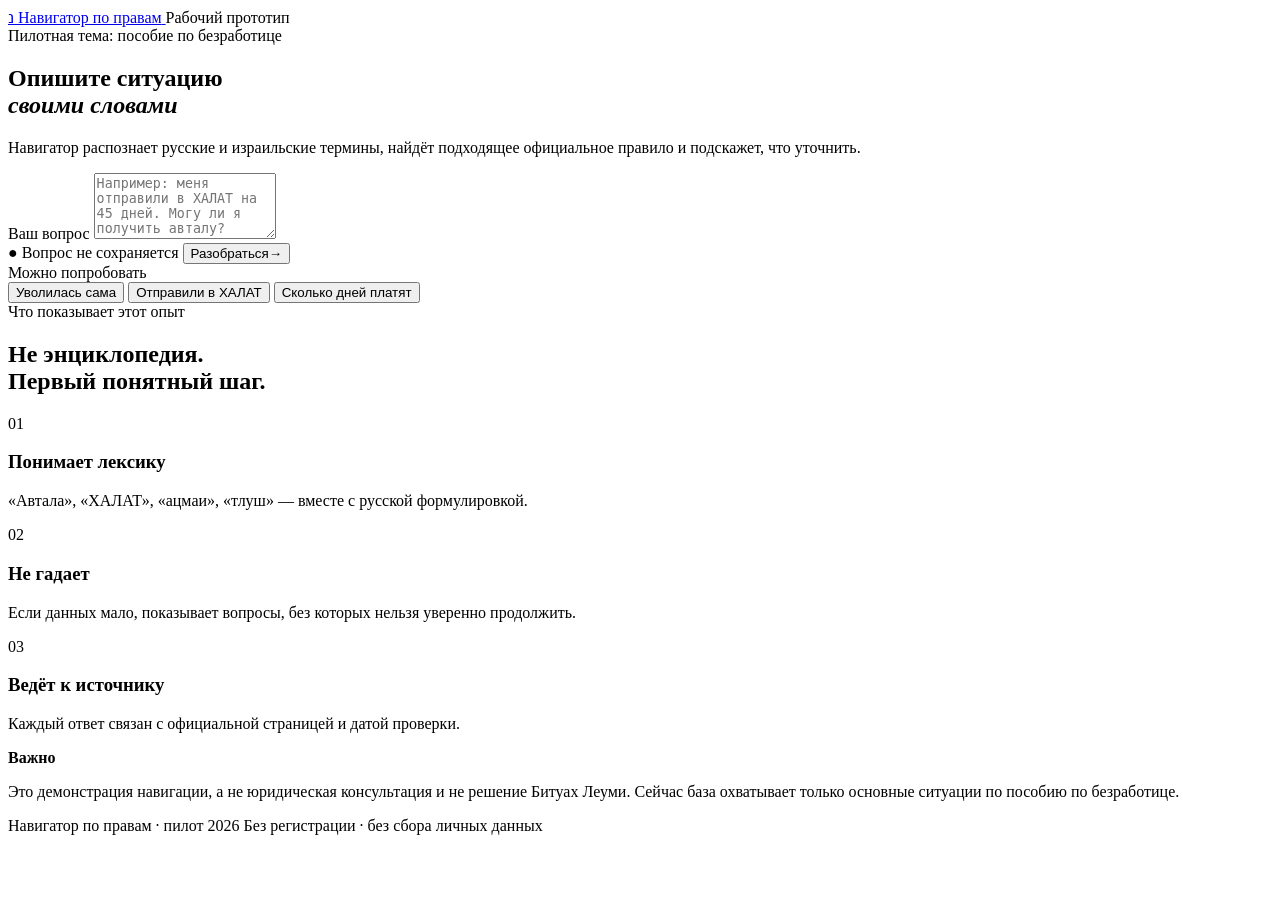
==== index.html @ 20777ffb "Add prototype interface" ====
<!doctype html>
<html lang="ru">
<head>
  <meta charset="utf-8">
  <meta name="viewport" content="width=device-width,initial-scale=1">
  <meta name="description" content="Демонстрационный навигатор по социальным правам русскоязычных жителей Израиля">
  <title>Навигатор по правам — пилот</title>
  <link rel="preconnect" href="https://fonts.googleapis.com">
  <link rel="preconnect" href="https://fonts.gstatic.com" crossorigin>
  <link href="https://fonts.googleapis.com/css2?family=Manrope:wght@400;500;600;700;800&display=swap" rel="stylesheet">
  <link rel="stylesheet" href="styles.css">
</head>
<body>
  <header class="topbar">
    <a class="brand" href="#" aria-label="Навигатор по правам">
      <span class="brand-mark" aria-hidden="true">נ</span>
      <span>Навигатор по правам</span>
    </a>
    <span class="pilot-label">Рабочий прототип</span>
  </header>

  <main>
    <section class="hero">
      <div class="eyebrow"><span></span> Пилотная тема: пособие по безработице</div>
      <h1>Опишите ситуацию<br><em>своими словами</em></h1>
      <p class="lead">Навигатор распознает русские и израильские термины, найдёт подходящее официальное правило и подскажет, что уточнить.</p>

      <form id="search-form" class="search-box">
        <label for="question">Ваш вопрос</label>
        <textarea id="question" rows="4" maxlength="800" placeholder="Например: меня отправили в ХАЛАТ на 45 дней. Могу ли я получить авталу?" required></textarea>
        <div class="search-footer">
          <span class="privacy"><span aria-hidden="true">●</span> Вопрос не сохраняется</span>
          <button id="submit-button" type="submit">
            <span>Разобраться</span><span aria-hidden="true">→</span>
          </button>
        </div>
      </form>

      <div class="examples" aria-labelledby="examples-title">
        <div id="examples-title" class="examples-title">Можно попробовать</div>
        <div id="example-list" class="chips">
          <button type="button" data-question="Я уволилась сама. Придётся ждать 90 дней?">Уволилась сама</button>
          <button type="button" data-question="Работодатель отправил меня в ХАЛАТ на 45 дней">Отправили в ХАЛАТ</button>
          <button type="button" data-question="Мне 46 лет. Сколько дней могут платить?">Сколько дней платят</button>
        </div>
      </div>
    </section>

    <section id="result" class="result" hidden aria-live="polite"></section>

    <section class="how-it-works">
      <div>
        <div class="section-kicker">Что показывает этот опыт</div>
        <h2>Не энциклопедия.<br>Первый понятный шаг.</h2>
      </div>
      <div class="feature-grid">
        <article><span>01</span><h3>Понимает лексику</h3><p>«Автала», «ХАЛАТ», «ацмаи», «тлуш» — вместе с русской формулировкой.</p></article>
        <article><span>02</span><h3>Не гадает</h3><p>Если данных мало, показывает вопросы, без которых нельзя уверенно продолжить.</p></article>
        <article><span>03</span><h3>Ведёт к источнику</h3><p>Каждый ответ связан с официальной страницей и датой проверки.</p></article>
      </div>
    </section>

    <aside class="notice">
      <strong>Важно</strong>
      <p>Это демонстрация навигации, а не юридическая консультация и не решение Битуах Леуми. Сейчас база охватывает только основные ситуации по пособию по безработице.</p>
    </aside>
  </main>

  <footer>
    <span>Навигатор по правам · пилот 2026</span>
    <span>Без регистрации · без сбора личных данных</span>
  </footer>
  <script src="app.js" defer></script>
</body>
</html>
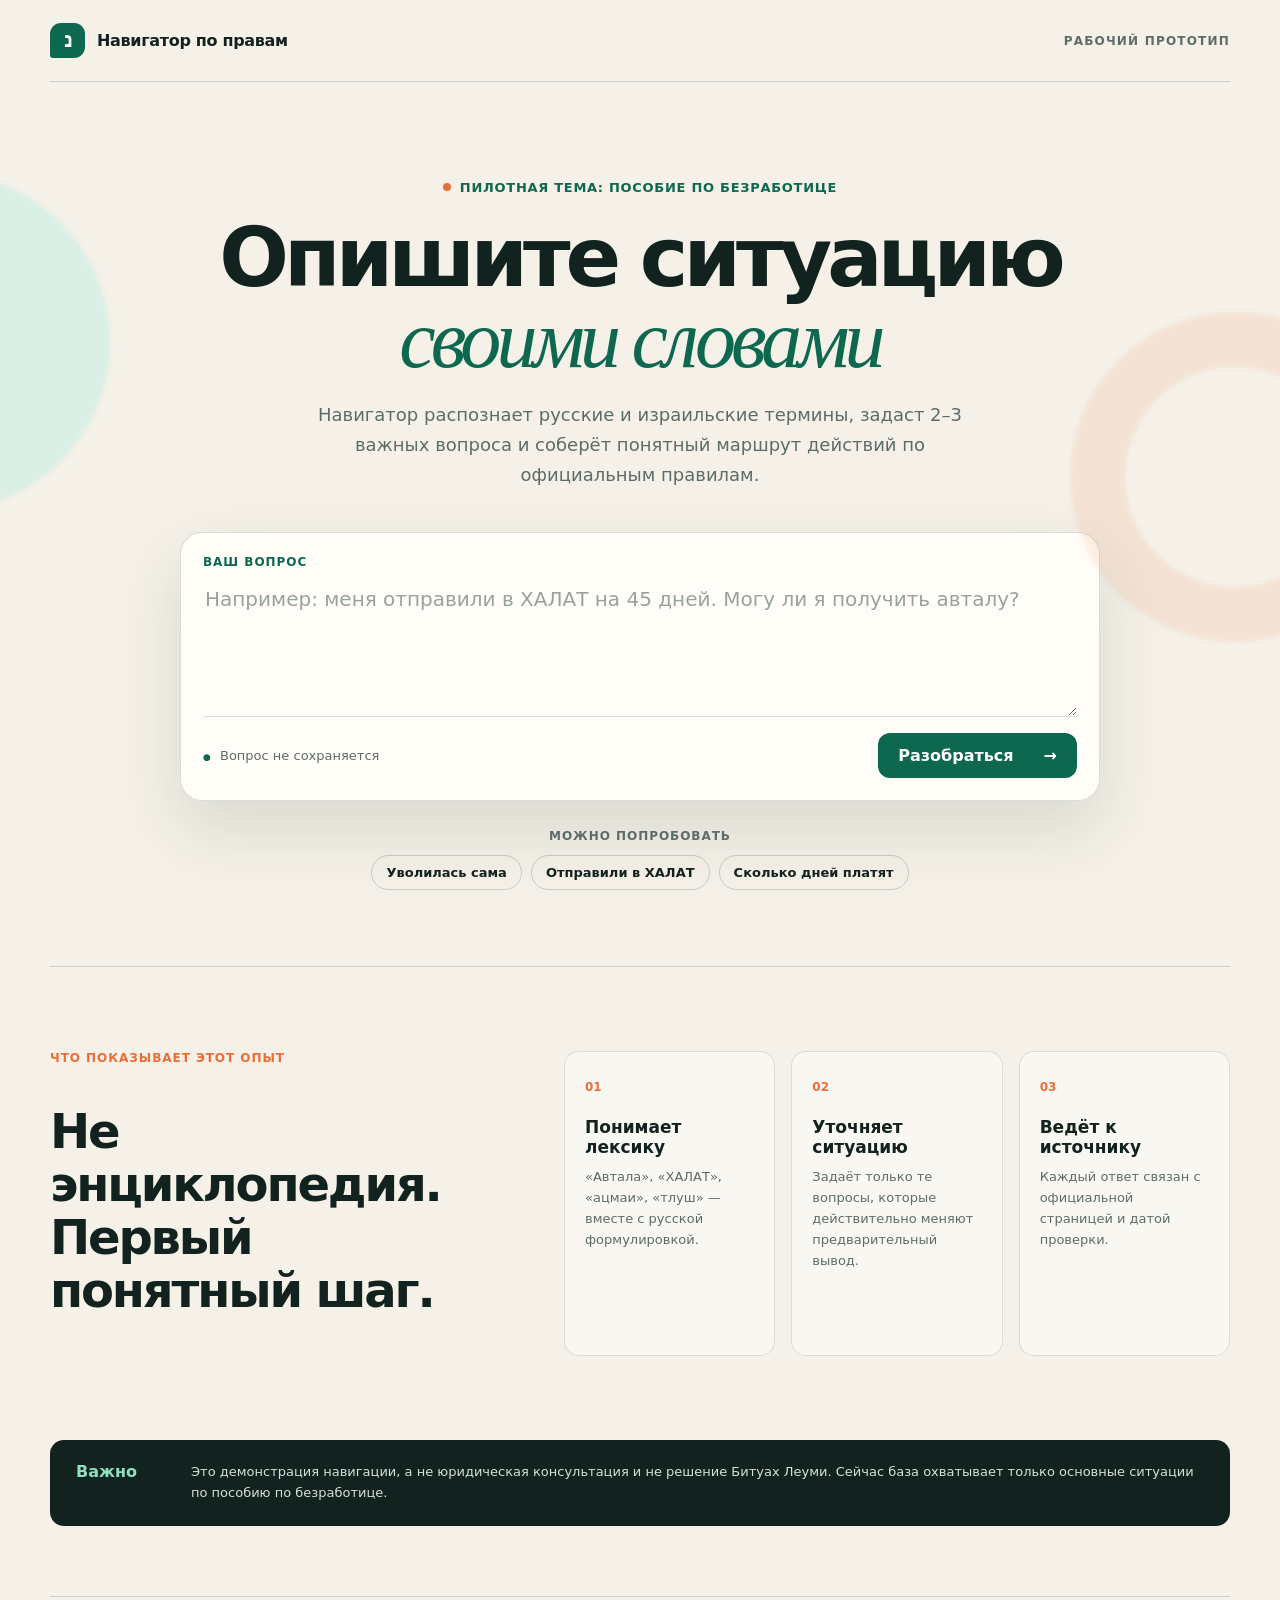
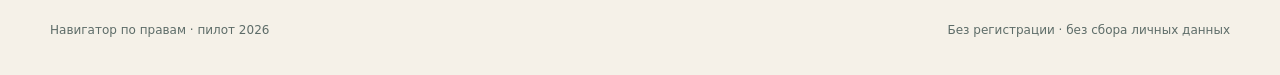
==== commit cd80266c: "Explain guided navigator flow" ====
--- a/index.html
+++ b/index.html
@@ -23,7 +23,7 @@
     <section class="hero">
       <div class="eyebrow"><span></span> Пилотная тема: пособие по безработице</div>
       <h1>Опишите ситуацию<br><em>своими словами</em></h1>
-      <p class="lead">Навигатор распознает русские и израильские термины, найдёт подходящее официальное правило и подскажет, что уточнить.</p>
+      <p class="lead">Навигатор распознает русские и израильские термины, задаст 2–3 важных вопроса и соберёт понятный маршрут действий по официальным правилам.</p>
 
       <form id="search-form" class="search-box">
         <label for="question">Ваш вопрос</label>
@@ -55,7 +55,7 @@
       </div>
       <div class="feature-grid">
         <article><span>01</span><h3>Понимает лексику</h3><p>«Автала», «ХАЛАТ», «ацмаи», «тлуш» — вместе с русской формулировкой.</p></article>
-        <article><span>02</span><h3>Не гадает</h3><p>Если данных мало, показывает вопросы, без которых нельзя уверенно продолжить.</p></article>
+        <article><span>02</span><h3>Уточняет ситуацию</h3><p>Задаёт только те вопросы, которые действительно меняют предварительный вывод.</p></article>
         <article><span>03</span><h3>Ведёт к источнику</h3><p>Каждый ответ связан с официальной страницей и датой проверки.</p></article>
       </div>
     </section>
--- a/styles.css
+++ b/styles.css
@@ -0,0 +1,131 @@
+:root {
+  --ink: #12221f;
+  --muted: #5d6c68;
+  --paper: #f5f1e8;
+  --card: #fffdf8;
+  --green: #0d684f;
+  --green-dark: #084c3a;
+  --mint: #d7efe5;
+  --orange: #e86f38;
+  --line: #d9ded8;
+  --shadow: 0 28px 70px rgba(24, 48, 41, .13);
+}
+* { box-sizing: border-box; }
+html { scroll-behavior: smooth; }
+body {
+  margin: 0;
+  color: var(--ink);
+  background: var(--paper);
+  font-family: Manrope, system-ui, -apple-system, sans-serif;
+  -webkit-font-smoothing: antialiased;
+}
+button, textarea { font: inherit; }
+.topbar {
+  width: min(1180px, calc(100% - 40px));
+  margin: 0 auto;
+  min-height: 82px;
+  display: flex;
+  align-items: center;
+  justify-content: space-between;
+  border-bottom: 1px solid rgba(18,34,31,.16);
+}
+.brand { color: var(--ink); text-decoration: none; font-weight: 800; display: flex; align-items: center; gap: 12px; letter-spacing: -.02em; }
+.brand-mark { display: grid; place-items: center; width: 35px; height: 35px; color: white; background: var(--green); border-radius: 11px 11px 11px 3px; font-family: Georgia, serif; font-size: 21px; }
+.pilot-label { font-size: 12px; text-transform: uppercase; letter-spacing: .1em; font-weight: 700; color: var(--muted); }
+main { overflow: hidden; }
+.hero {
+  position: relative;
+  width: min(920px, calc(100% - 40px));
+  margin: 0 auto;
+  padding: 94px 0 76px;
+  text-align: center;
+}
+.hero::before, .hero::after { content: ""; position: absolute; border-radius: 999px; filter: blur(2px); pointer-events: none; }
+.hero::before { width: 340px; height: 340px; left: -410px; top: 90px; background: rgba(215,239,229,.9); }
+.hero::after { width: 220px; height: 220px; right: -300px; top: 230px; border: 55px solid rgba(232,111,56,.1); }
+.eyebrow { display: inline-flex; align-items: center; gap: 9px; color: var(--green); font-size: 13px; font-weight: 800; letter-spacing: .055em; text-transform: uppercase; }
+.eyebrow span { width: 8px; height: 8px; background: var(--orange); border-radius: 50%; }
+h1 { margin: 22px 0 20px; font-size: clamp(45px, 7vw, 82px); line-height: .99; letter-spacing: -.06em; }
+h1 em { color: var(--green); font-family: Georgia, serif; font-weight: 400; }
+.lead { width: min(670px, 100%); margin: 0 auto; color: var(--muted); font-size: 18px; line-height: 1.65; }
+.search-box { margin: 43px auto 0; padding: 22px; text-align: left; background: var(--card); border: 1px solid rgba(18,34,31,.15); border-radius: 22px; box-shadow: var(--shadow); }
+.search-box:focus-within { border-color: rgba(13,104,79,.55); box-shadow: 0 30px 80px rgba(13,104,79,.16); }
+.search-box label { display: block; margin-bottom: 7px; font-size: 12px; font-weight: 800; text-transform: uppercase; letter-spacing: .08em; color: var(--green); }
+textarea { display: block; width: 100%; min-height: 112px; padding: 8px 2px; color: var(--ink); background: transparent; border: 0; outline: 0; resize: vertical; font-size: 20px; line-height: 1.55; }
+textarea::placeholder { color: #98a29f; }
+.search-footer { border-top: 1px solid var(--line); padding-top: 16px; display: flex; justify-content: space-between; align-items: center; gap: 18px; }
+.privacy { color: var(--muted); font-size: 13px; }
+.privacy span { color: var(--green); font-size: 9px; margin-right: 5px; }
+#submit-button { border: 0; border-radius: 12px; padding: 13px 20px; display: flex; gap: 30px; align-items: center; color: white; background: var(--green); font-weight: 800; cursor: pointer; transition: .2s ease; }
+#submit-button:hover { transform: translateY(-1px); background: var(--green-dark); }
+#submit-button:disabled { opacity: .65; cursor: wait; transform: none; }
+.examples { margin-top: 28px; }
+.examples-title { margin-bottom: 12px; color: var(--muted); font-size: 12px; font-weight: 700; text-transform: uppercase; letter-spacing: .08em; }
+.chips { display: flex; gap: 9px; justify-content: center; flex-wrap: wrap; }
+.chips button { padding: 9px 14px; border: 1px solid rgba(18,34,31,.18); border-radius: 999px; color: var(--ink); background: transparent; cursor: pointer; font-size: 13px; font-weight: 600; }
+.chips button:hover { border-color: var(--green); color: var(--green); background: rgba(255,255,255,.55); }
+.result { width: min(920px, calc(100% - 40px)); margin: -18px auto 90px; scroll-margin-top: 30px; }
+.answer-card { padding: clamp(24px, 5vw, 48px); border-radius: 24px; color: var(--ink); background: var(--card); border: 1px solid var(--line); box-shadow: var(--shadow); }
+.answer-top { display: flex; gap: 18px; align-items: flex-start; }
+.answer-icon { flex: none; display: grid; place-items: center; width: 45px; height: 45px; border-radius: 14px; color: white; background: var(--green); font-weight: 800; }
+.answer-label { color: var(--green); font-size: 12px; font-weight: 800; text-transform: uppercase; letter-spacing: .09em; }
+.answer-card h2 { margin: 5px 0 11px; font-size: clamp(25px, 4vw, 38px); letter-spacing: -.035em; }
+.short-answer { margin: 0; font-size: 18px; font-weight: 700; line-height: 1.55; }
+.answer-body { margin: 27px 0 0 63px; color: #354641; line-height: 1.7; }
+.answer-grid { margin: 30px 0 0 63px; display: grid; grid-template-columns: 1fr 1fr; gap: 18px; }
+.answer-panel { padding: 22px; border-radius: 16px; background: #f1f5f0; }
+.answer-panel.questions { background: #fff1e8; }
+.answer-panel h3 { margin: 0 0 13px; font-size: 14px; }
+.answer-panel ol, .answer-panel ul { margin: 0; padding-left: 20px; }
+.answer-panel li { margin: 8px 0; font-size: 14px; line-height: 1.5; }
+.terms { margin: 24px 0 0 63px; display: flex; flex-wrap: wrap; gap: 9px; }
+.term { padding: 8px 11px; border-radius: 8px; color: var(--green-dark); background: var(--mint); font-size: 13px; }
+.term b { font-size: 15px; }
+.source-row { margin: 28px 0 0 63px; padding-top: 18px; border-top: 1px solid var(--line); display: flex; justify-content: space-between; gap: 16px; align-items: center; font-size: 12px; color: var(--muted); }
+.source-row a { color: var(--green); font-weight: 800; }
+.related { margin-top: 14px; padding: 18px 22px; border: 1px solid var(--line); border-radius: 15px; background: rgba(255,255,255,.45); }
+.related strong { font-size: 13px; }
+.related-buttons { margin-top: 10px; display: flex; gap: 8px; flex-wrap: wrap; }
+.related button { border: 0; color: var(--green); background: transparent; padding: 0; cursor: pointer; text-decoration: underline; font-size: 13px; }
+.empty { padding: 32px; border: 1px solid #e5c7b8; border-radius: 18px; background: #fff6f0; }
+.empty h2 { margin: 0 0 10px; }
+.empty p { margin: 0; line-height: 1.6; color: var(--muted); }
+.how-it-works { width: min(1180px, calc(100% - 40px)); margin: 0 auto; padding: 84px 0; border-top: 1px solid rgba(18,34,31,.16); display: grid; grid-template-columns: .8fr 1.2fr; gap: 70px; }
+.section-kicker { color: var(--orange); font-size: 12px; font-weight: 800; letter-spacing: .08em; text-transform: uppercase; }
+.how-it-works h2 { font-size: clamp(32px, 4vw, 48px); line-height: 1.1; letter-spacing: -.045em; }
+.feature-grid { display: grid; grid-template-columns: repeat(3,1fr); gap: 16px; }
+.feature-grid article { padding: 24px 20px; background: rgba(255,255,255,.45); border: 1px solid rgba(18,34,31,.13); border-radius: 15px; }
+.feature-grid span { color: var(--orange); font-size: 12px; font-weight: 800; }
+.feature-grid h3 { margin: 22px 0 10px; font-size: 17px; }
+.feature-grid p { margin: 0; color: var(--muted); font-size: 13px; line-height: 1.6; }
+.notice { width: min(1180px, calc(100% - 40px)); margin: 0 auto 70px; padding: 22px 26px; display: grid; grid-template-columns: 100px 1fr; gap: 15px; border-radius: 14px; background: var(--ink); color: white; }
+.notice strong { color: #8ee0bf; }
+.notice p { margin: 0; color: #d7dfdc; font-size: 13px; line-height: 1.6; }
+footer { width: min(1180px, calc(100% - 40px)); margin: 0 auto; padding: 26px 0 38px; border-top: 1px solid rgba(18,34,31,.16); display: flex; justify-content: space-between; gap: 15px; color: var(--muted); font-size: 12px; }
+@media (max-width: 800px) {
+  .topbar { min-height: 68px; }
+  .pilot-label { display: none; }
+  .hero { padding-top: 65px; }
+  .lead { font-size: 16px; }
+  textarea { font-size: 17px; }
+  .answer-body, .answer-grid, .terms, .source-row { margin-left: 0; }
+  .answer-grid { grid-template-columns: 1fr; }
+  .source-row { align-items: flex-start; flex-direction: column; }
+  .how-it-works { grid-template-columns: 1fr; gap: 24px; }
+  .feature-grid { grid-template-columns: 1fr; }
+}
+@media (max-width: 520px) {
+  .topbar, .hero, .result, .how-it-works, .notice, footer { width: min(100% - 26px, 1180px); }
+  .hero { padding: 54px 0 62px; }
+  h1 { font-size: 46px; }
+  .eyebrow { font-size: 10px; }
+  .search-box { margin-top: 32px; padding: 17px; border-radius: 17px; }
+  .search-footer { align-items: stretch; flex-direction: column; }
+  #submit-button { justify-content: space-between; }
+  .answer-card { border-radius: 18px; }
+  .answer-top { gap: 13px; }
+  .answer-icon { width: 38px; height: 38px; border-radius: 11px; }
+  .notice { grid-template-columns: 1fr; }
+  footer { flex-direction: column; }
+}
+@media (prefers-reduced-motion: reduce) { html { scroll-behavior: auto; } * { transition: none !important; } }
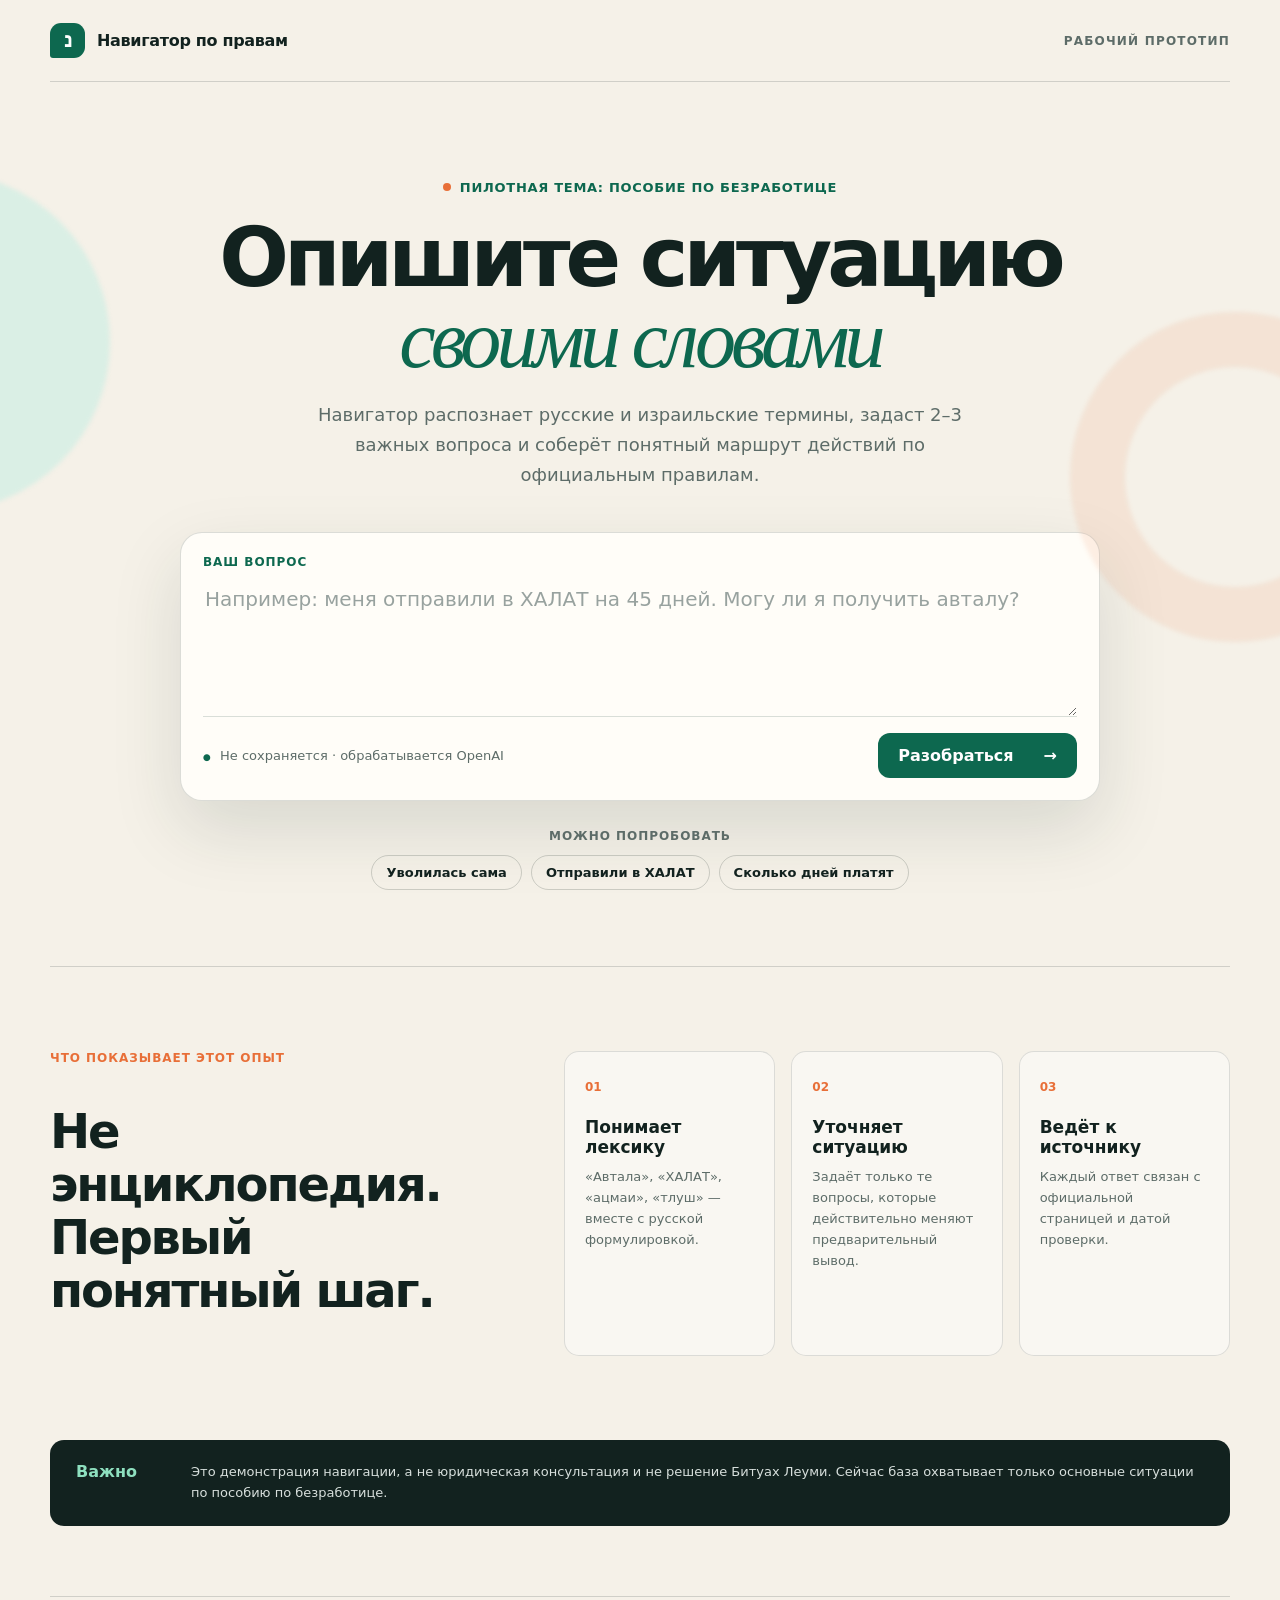
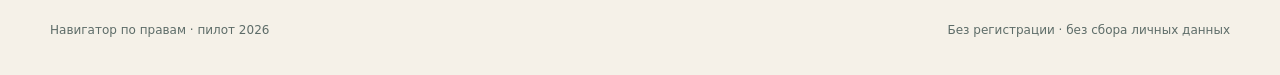
==== commit 92bd4eb5: "Disclose semantic processing" ====
--- a/index.html
+++ b/index.html
@@ -29,7 +29,7 @@
         <label for="question">Ваш вопрос</label>
         <textarea id="question" rows="4" maxlength="800" placeholder="Например: меня отправили в ХАЛАТ на 45 дней. Могу ли я получить авталу?" required></textarea>
         <div class="search-footer">
-          <span class="privacy"><span aria-hidden="true">●</span> Вопрос не сохраняется</span>
+          <span class="privacy"><span aria-hidden="true">●</span> Не сохраняется · обрабатывается OpenAI</span>
           <button id="submit-button" type="submit">
             <span>Разобраться</span><span aria-hidden="true">→</span>
           </button>
--- a/styles.css
+++ b/styles.css
@@ -83,6 +83,23 @@
 .term b { font-size: 15px; }
 .source-row { margin: 28px 0 0 63px; padding-top: 18px; border-top: 1px solid var(--line); display: flex; justify-content: space-between; gap: 16px; align-items: center; font-size: 12px; color: var(--muted); }
 .source-row a { color: var(--green); font-weight: 800; }
+.dialogue { margin: 30px 0 0 63px; padding: 26px; border-radius: 18px; color: var(--ink); background: #e5f2ec; border: 1px solid #c4ded3; }
+.dialogue-progress { position: relative; display: flex; justify-content: space-between; margin-bottom: 22px; padding-bottom: 11px; border-bottom: 3px solid rgba(13,104,79,.13); color: var(--green); font-size: 11px; font-weight: 800; text-transform: uppercase; letter-spacing: .07em; }
+.dialogue-progress i { position: absolute; height: 3px; left: 0; bottom: -3px; background: var(--orange); transition: width .25s ease; }
+.dialogue h3 { margin: 0 0 17px; font-size: 20px; letter-spacing: -.02em; }
+.dialogue-options { display: flex; gap: 9px; flex-wrap: wrap; }
+.dialogue-options button { padding: 11px 15px; border: 1px solid rgba(13,104,79,.28); border-radius: 10px; color: var(--green-dark); background: white; font-weight: 700; cursor: pointer; }
+.dialogue-options button:hover { color: white; background: var(--green); border-color: var(--green); }
+.dialogue-back, .dialogue-restart { margin-top: 18px; padding: 0; border: 0; color: var(--green); background: transparent; text-decoration: underline; cursor: pointer; font-size: 12px; }
+.dialogue.complete { background: var(--green); color: white; border-color: var(--green); }
+.route-kicker { margin-bottom: 8px; color: #9be4c6; font-size: 11px; font-weight: 800; letter-spacing: .09em; text-transform: uppercase; }
+.route-summary { margin: 15px 0 24px; }
+.route-row { display: grid; grid-template-columns: 24px 1fr; gap: 7px; padding: 10px 0; border-bottom: 1px solid rgba(255,255,255,.16); }
+.route-row span { color: #9be4c6; font-weight: 800; }
+.route-row p { margin: 0; line-height: 1.5; }
+.dialogue.complete ol { padding-left: 22px; line-height: 1.6; }
+.route-docs { margin-top: 20px; padding: 14px 16px; border-radius: 10px; color: var(--ink); background: #fff4e9; font-size: 13px; line-height: 1.6; }
+.dialogue.complete .dialogue-restart { color: #b9ead6; }
 .related { margin-top: 14px; padding: 18px 22px; border: 1px solid var(--line); border-radius: 15px; background: rgba(255,255,255,.45); }
 .related strong { font-size: 13px; }
 .related-buttons { margin-top: 10px; display: flex; gap: 8px; flex-wrap: wrap; }
@@ -108,7 +125,7 @@
   .hero { padding-top: 65px; }
   .lead { font-size: 16px; }
   textarea { font-size: 17px; }
-  .answer-body, .answer-grid, .terms, .source-row { margin-left: 0; }
+  .answer-body, .answer-grid, .terms, .source-row, .dialogue { margin-left: 0; }
   .answer-grid { grid-template-columns: 1fr; }
   .source-row { align-items: flex-start; flex-direction: column; }
   .how-it-works { grid-template-columns: 1fr; gap: 24px; }
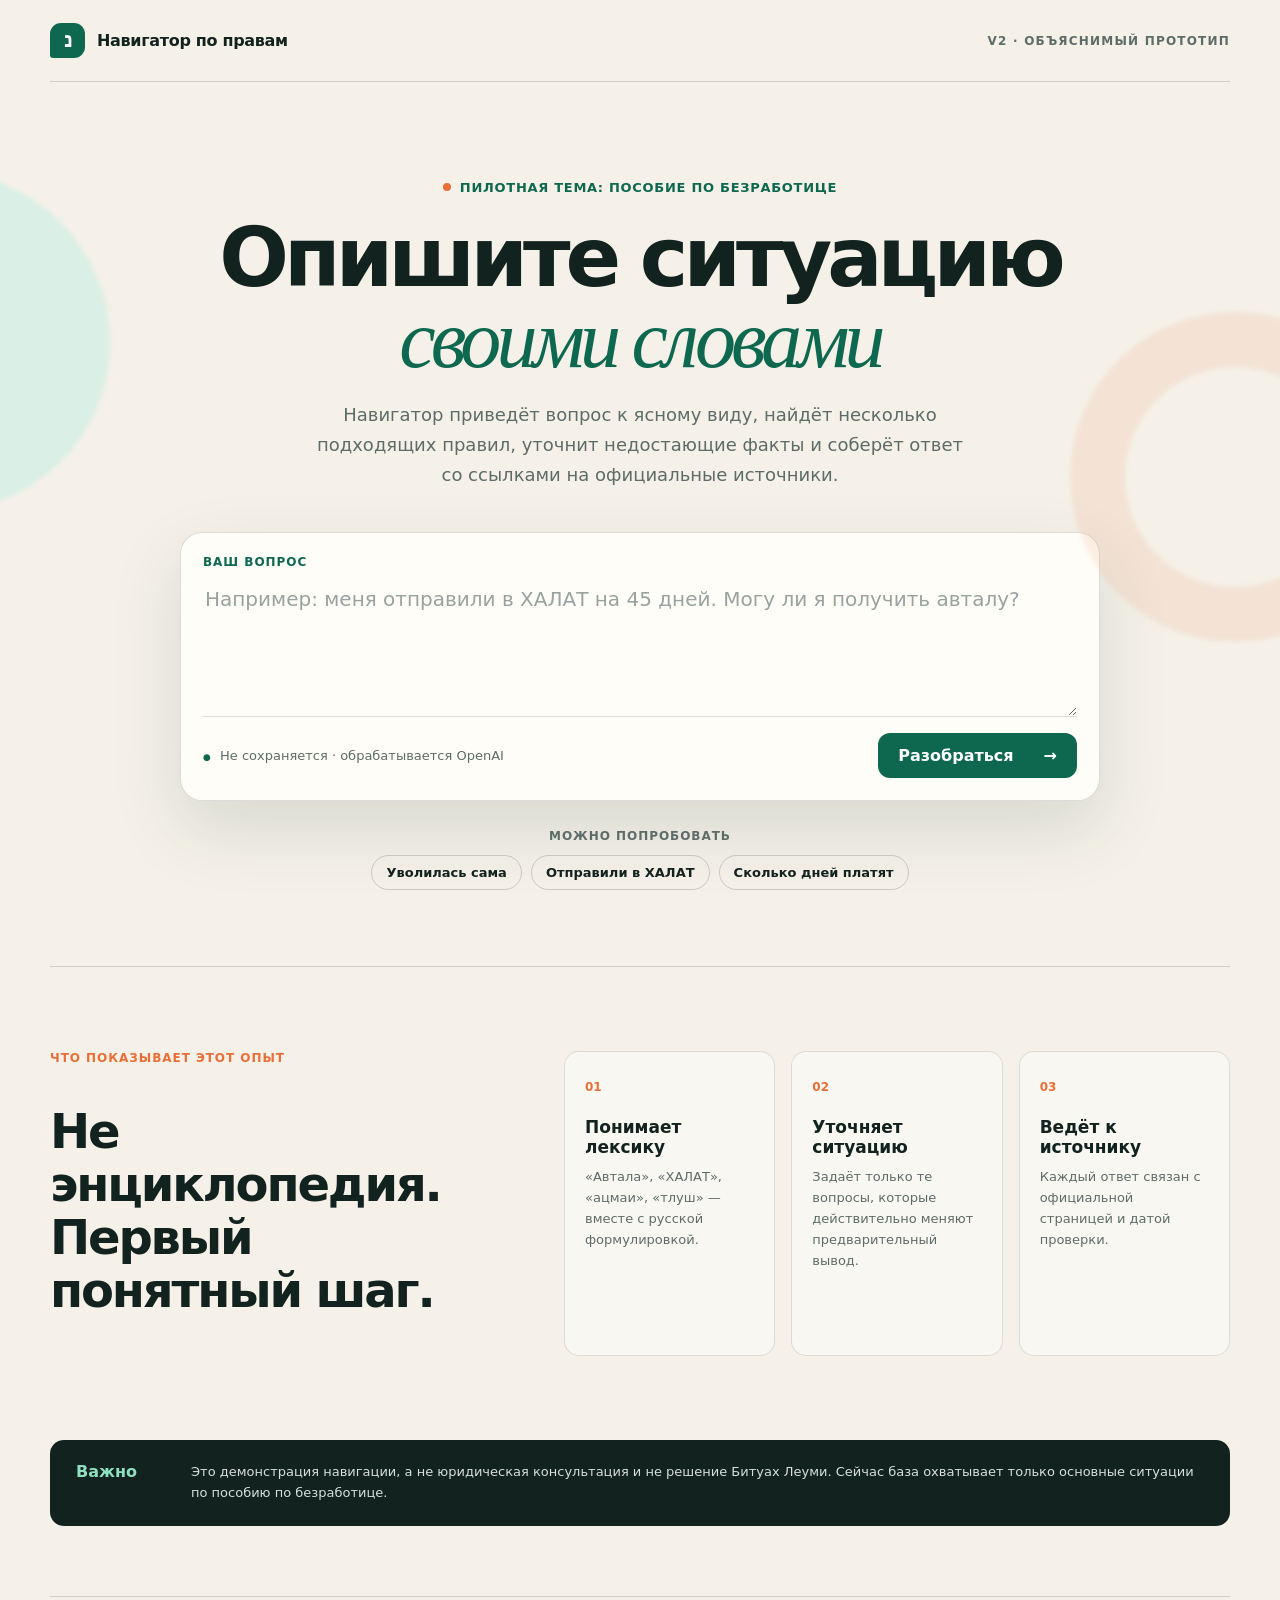
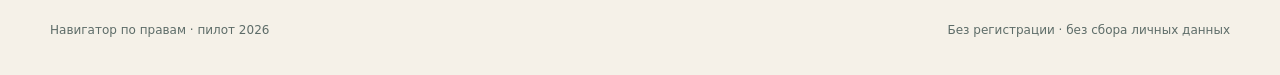
==== commit 7adad9d9: "Publish explainable navigator V2" ====
--- a/index.html
+++ b/index.html
@@ -8,7 +8,7 @@
   <link rel="preconnect" href="https://fonts.googleapis.com">
   <link rel="preconnect" href="https://fonts.gstatic.com" crossorigin>
   <link href="https://fonts.googleapis.com/css2?family=Manrope:wght@400;500;600;700;800&display=swap" rel="stylesheet">
-  <link rel="stylesheet" href="styles.css">
+  <link rel="stylesheet" href="styles.css?v=2">
 </head>
 <body>
   <header class="topbar">
@@ -16,14 +16,14 @@
       <span class="brand-mark" aria-hidden="true">נ</span>
       <span>Навигатор по правам</span>
     </a>
-    <span class="pilot-label">Рабочий прототип</span>
+    <span class="pilot-label">V2 · объяснимый прототип</span>
   </header>
 
   <main>
     <section class="hero">
       <div class="eyebrow"><span></span> Пилотная тема: пособие по безработице</div>
       <h1>Опишите ситуацию<br><em>своими словами</em></h1>
-      <p class="lead">Навигатор распознает русские и израильские термины, задаст 2–3 важных вопроса и соберёт понятный маршрут действий по официальным правилам.</p>
+      <p class="lead">Навигатор приведёт вопрос к ясному виду, найдёт несколько подходящих правил, уточнит недостающие факты и соберёт ответ со ссылками на официальные источники.</p>
 
       <form id="search-form" class="search-box">
         <label for="question">Ваш вопрос</label>
@@ -70,6 +70,6 @@
     <span>Навигатор по правам · пилот 2026</span>
     <span>Без регистрации · без сбора личных данных</span>
   </footer>
-  <script src="app.js" defer></script>
+  <script src="app.js?v=2" defer></script>
 </body>
 </html>
--- a/styles.css
+++ b/styles.css
@@ -146,3 +146,61 @@
   footer { flex-direction: column; }
 }
 @media (prefers-reduced-motion: reduce) { html { scroll-behavior: auto; } * { transition: none !important; } }
+
+
+/* V2: grounded synthesis and explainability */
+.loading-card h2 { margin-top: 8px; }
+.loading-stages { margin-top: 25px; display: grid; gap: 9px; }
+.loading-stage { display: flex; align-items: center; gap: 12px; padding: 11px 13px; border-radius: 11px; background: #f1f5f0; color: var(--muted); }
+.loading-stage span { display: grid; place-items: center; width: 25px; height: 25px; border-radius: 50%; color: white; background: var(--green); font-size: 11px; font-weight: 800; }
+.loading-stage p { margin: 0; font-size: 13px; }
+.loading-stage:nth-child(2) { animation: pulse 1.2s .15s infinite alternate; }
+.loading-stage:nth-child(3) { animation: pulse 1.2s .3s infinite alternate; }
+.loading-stage:nth-child(4) { animation: pulse 1.2s .45s infinite alternate; }
+@keyframes pulse { to { opacity: .48; } }
+
+.clarification-history { margin: 24px 0 0 63px; padding: 11px 14px; border-radius: 10px; color: var(--green-dark); background: var(--mint); font-size: 12px; line-height: 1.55; }
+.synthesis-section { margin: 30px 0 0 63px; }
+.synthesis-section h3, .sources-v2 h3 { margin: 0 0 14px; font-size: 14px; letter-spacing: -.01em; }
+.finding { margin: 0 0 13px; color: #354641; font-size: 16px; line-height: 1.7; }
+.steps-v2 { padding: 22px; border-radius: 16px; background: #f1f5f0; }
+.steps-v2 ol { margin: 0; padding-left: 22px; }
+.steps-v2 li { margin: 10px 0; line-height: 1.6; }
+.inline-citations { display: inline-flex; gap: 5px; margin-left: 7px; vertical-align: middle; }
+.inline-citations a { display: inline-grid; place-items: center; min-width: 23px; height: 23px; padding: 0 6px; border-radius: 7px; color: white; background: var(--green); font-size: 0; text-decoration: none; }
+.inline-citations a::before { content: "↗"; font-size: 12px; }
+.dynamic-dialogue { margin-top: 28px; }
+.question-why { margin: -7px 0 18px; color: var(--muted); font-size: 13px; line-height: 1.55; }
+.sources-v2 { margin: 30px 0 0 63px; padding-top: 20px; border-top: 1px solid var(--line); }
+.source-v2 { display: grid; grid-template-columns: minmax(190px,.8fr) 1.2fr; gap: 15px; padding: 9px 0; font-size: 12px; line-height: 1.5; }
+.source-v2 a { color: var(--green); font-weight: 800; }
+.source-v2 span { color: var(--muted); }
+.limitations { margin: 22px 0 0 63px; padding: 14px 16px; border-radius: 10px; color: #70452f; background: #fff1e8; font-size: 12px; line-height: 1.55; }
+
+.debug-wrapper { margin-top: 16px; border: 1px solid #cad6d1; border-radius: 18px; overflow: hidden; background: #eef3f1; }
+.debug-head { padding: 18px 21px; display: flex; justify-content: space-between; gap: 18px; align-items: center; }
+.debug-head strong { font-size: 14px; }
+.debug-head p { margin: 4px 0 0; color: var(--muted); font-size: 11px; }
+.debug-toggle { flex: none; padding: 8px 12px; border: 1px solid rgba(13,104,79,.3); border-radius: 9px; color: var(--green); background: white; cursor: pointer; font-size: 12px; font-weight: 800; }
+.debug-body { padding: 0 21px 21px; }
+.debug-stage { display: grid; grid-template-columns: 29px 1fr; gap: 12px; padding: 14px 0; border-top: 1px solid #d4ddda; }
+.debug-number { display: grid; place-items: center; width: 27px; height: 27px; border-radius: 8px; color: white; background: var(--ink); font-size: 11px; font-weight: 800; }
+.debug-stage strong { font-size: 12px; }
+.debug-stage p { margin: 5px 0 0; color: var(--muted); font-size: 12px; line-height: 1.55; }
+.score-row { position: relative; margin-top: 10px; padding: 9px 10px 12px; overflow: hidden; border-radius: 8px; background: white; }
+.score-row div { position: relative; z-index: 1; display: flex; justify-content: space-between; gap: 12px; }
+.score-row b, .score-row small { font-size: 10px; }
+.score-row small { color: var(--muted); white-space: nowrap; }
+.score-row i { position: absolute; left: 0; bottom: 0; height: 3px; background: var(--orange); }
+.debug-missing { margin-top: 9px; padding: 15px; border-radius: 10px; background: #fff1e8; font-size: 12px; }
+.debug-missing ul { margin: 8px 0 0; padding-left: 18px; line-height: 1.55; }
+.restart-analysis { margin: 14px 0 0; border: 0; color: var(--green); background: transparent; cursor: pointer; text-decoration: underline; font-size: 12px; }
+
+@media (max-width: 800px) {
+  .clarification-history, .synthesis-section, .sources-v2, .limitations { margin-left: 0; }
+  .source-v2 { grid-template-columns: 1fr; gap: 2px; }
+}
+@media (max-width: 520px) {
+  .debug-head { align-items: flex-start; }
+  .score-row div { flex-direction: column; gap: 2px; }
+}
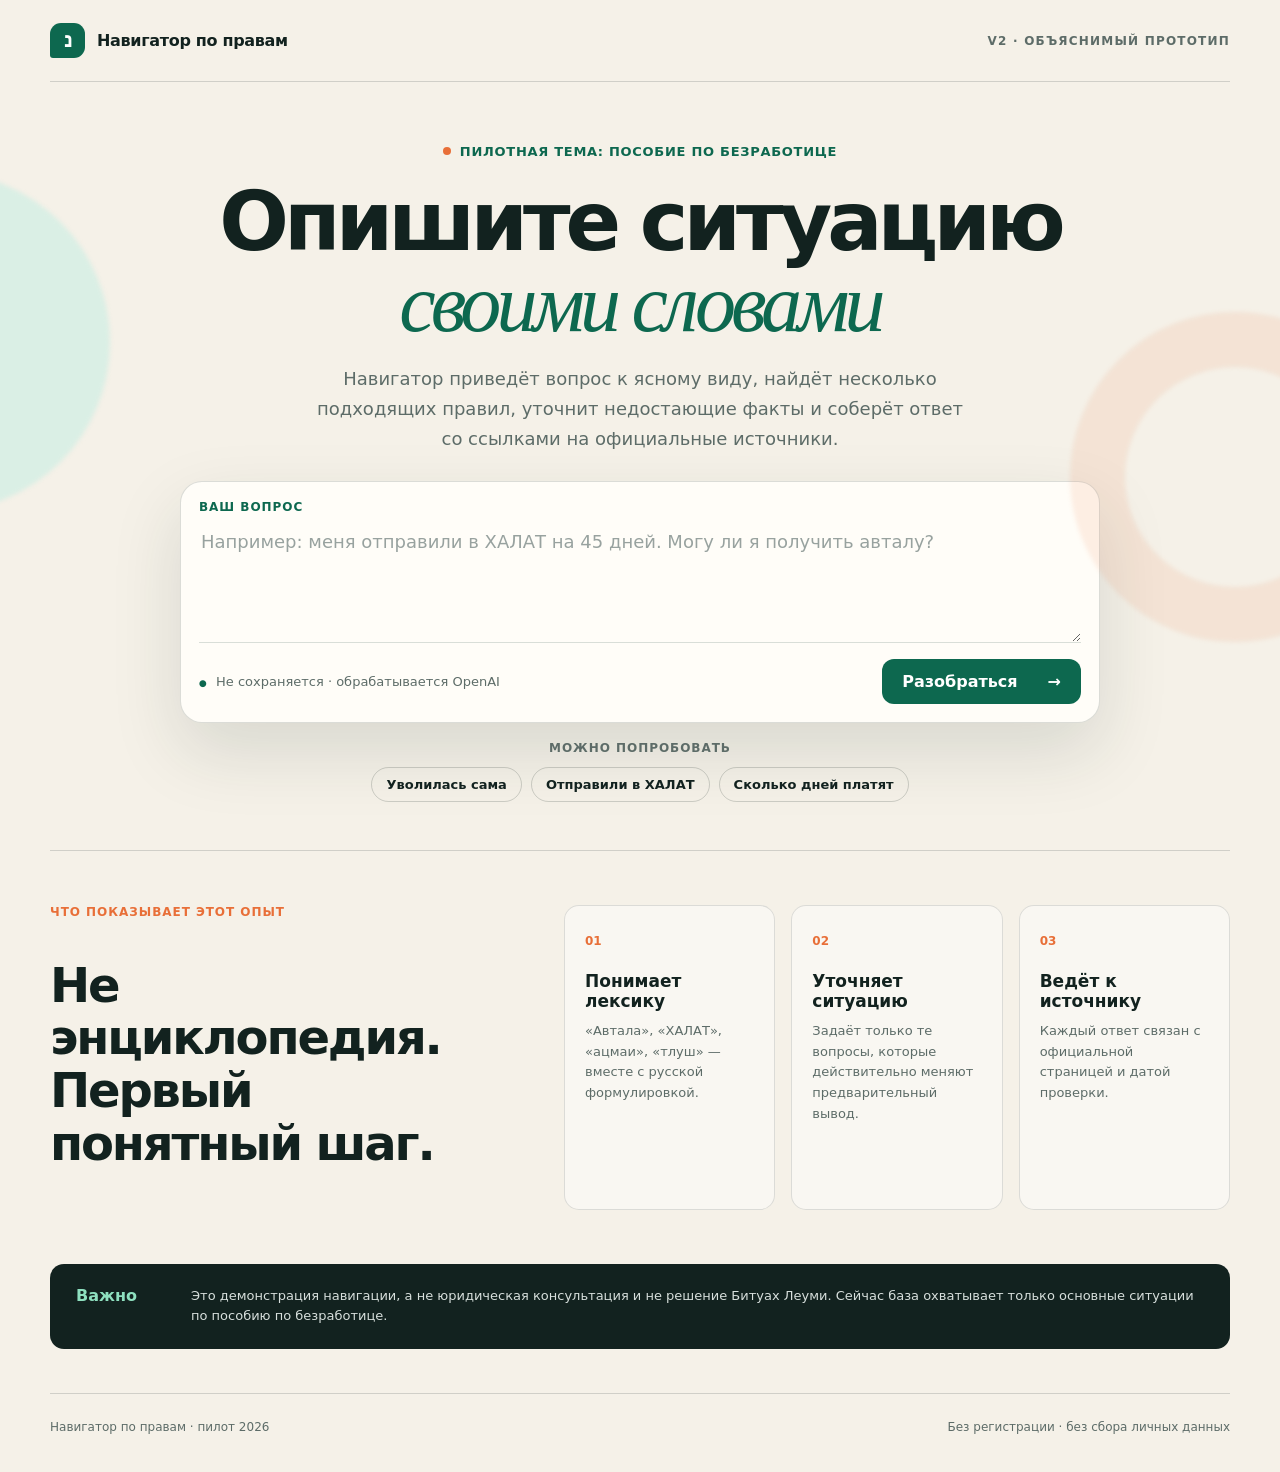
==== commit 1adbd8e0: "Load compact responsive layout" ====
--- a/index.html
+++ b/index.html
@@ -8,7 +8,8 @@
   <link rel="preconnect" href="https://fonts.googleapis.com">
   <link rel="preconnect" href="https://fonts.gstatic.com" crossorigin>
   <link href="https://fonts.googleapis.com/css2?family=Manrope:wght@400;500;600;700;800&display=swap" rel="stylesheet">
-  <link rel="stylesheet" href="styles.css?v=2">
+  <link rel="stylesheet" href="styles.css?v=3">
+  <link rel="stylesheet" href="compact.css?v=1">
 </head>
 <body>
   <header class="topbar">
@@ -70,6 +71,6 @@
     <span>Навигатор по правам · пилот 2026</span>
     <span>Без регистрации · без сбора личных данных</span>
   </footer>
-  <script src="app.js?v=2" defer></script>
+  <script src="app.js?v=3" defer></script>
 </body>
 </html>
--- a/styles.css
+++ b/styles.css
@@ -204,3 +204,23 @@
   .debug-head { align-items: flex-start; }
   .score-row div { flex-direction: column; gap: 2px; }
 }
+
+
+/* V3: final routing */
+.route-decision { margin: 30px 0 0 63px; padding: 24px; border-radius: 17px; border: 1px solid #c7d8d1; background: #edf5f1; }
+.route-decision h3 { margin: 5px 0 10px; font-size: 21px; letter-spacing: -.025em; }
+.route-explanation { margin: 0; color: #354641; font-size: 14px; line-height: 1.65; }
+.route-self_service { border-color: #b9d9cc; background: #e5f2ec; }
+.route-community_question { border-color: #b7d5dc; background: #eaf4f6; }
+.route-professional_help { border-color: #edc6ad; background: #fff1e8; }
+.route-out_of_scope { border-color: #d3d8d6; background: #f0f2f1; }
+.route-action { display: inline-flex; margin-top: 16px; padding: 10px 14px; border: 0; border-radius: 10px; color: white; background: var(--green); cursor: pointer; font-size: 12px; font-weight: 800; text-decoration: none; }
+.route-action:hover { background: var(--green-dark); }
+.prepared-question { margin-top: 18px; padding: 16px; border-radius: 12px; background: white; }
+.prepared-question strong { color: var(--green); font-size: 11px; text-transform: uppercase; letter-spacing: .07em; }
+.prepared-question p { margin: 8px 0 0; font-size: 14px; line-height: 1.6; white-space: pre-wrap; }
+.route-note { margin: 14px 0 0; padding-top: 12px; border-top: 1px solid rgba(18,34,31,.12); color: var(--muted); font-size: 11px; line-height: 1.55; }
+
+@media (max-width: 800px) {
+  .route-decision { margin-left: 0; }
+}
--- a/compact.css
+++ b/compact.css
@@ -0,0 +1,93 @@
+/* Compact density layer: keeps typography readable while reducing vertical sprawl. */
+.hero { padding: 58px 0 48px; }
+.search-box { margin-top: 28px; padding: 18px; }
+textarea { min-height: 82px; font-size: 18px; line-height: 1.45; }
+.examples { margin-top: 18px; }
+.result { margin: -8px auto 56px; }
+.answer-card { padding: clamp(20px, 3vw, 30px); border-radius: 18px; }
+.answer-top { gap: 13px; }
+.answer-icon { width: 38px; height: 38px; border-radius: 11px; }
+.answer-card h2 { margin: 3px 0 8px; font-size: clamp(23px, 3vw, 31px); line-height: 1.08; }
+.short-answer { font-size: 16px; line-height: 1.45; }
+.answer-body { margin-top: 18px; margin-left: 51px; line-height: 1.55; }
+.answer-grid { margin-top: 20px; margin-left: 51px; gap: 12px; }
+.answer-panel { padding: 16px; border-radius: 13px; }
+.answer-panel h3 { margin-bottom: 9px; }
+.answer-panel li { margin: 5px 0; line-height: 1.4; }
+.terms { margin-top: 16px; margin-left: 51px; gap: 7px; }
+.term { padding: 6px 9px; }
+.source-row { margin-top: 18px; margin-left: 51px; padding-top: 12px; }
+.dialogue { margin-top: 18px; margin-left: 51px; padding: 18px; border-radius: 14px; }
+.dialogue h3 { margin-bottom: 12px; font-size: 18px; }
+.dialogue-progress { margin-bottom: 15px; }
+.dialogue-options button { padding: 9px 12px; }
+.clarification-history { margin-top: 16px; margin-left: 51px; }
+.synthesis-section { margin-top: 19px; margin-left: 51px; }
+.synthesis-section h3, .sources-v2 h3 { margin-bottom: 9px; }
+.finding { margin-bottom: 8px; font-size: 15px; line-height: 1.52; }
+.steps-v2 { padding: 15px; border-radius: 13px; }
+.steps-v2 li { margin: 6px 0; line-height: 1.45; }
+.dynamic-dialogue { margin-top: 18px; }
+.question-why { margin: -4px 0 12px; line-height: 1.4; }
+.sources-v2 { margin-top: 19px; margin-left: 51px; padding-top: 13px; }
+.source-v2 { padding: 6px 0; line-height: 1.4; }
+.limitations { margin-top: 15px; margin-left: 51px; padding: 11px 13px; }
+.route-decision { margin-top: 18px; margin-left: 51px; padding: 17px; border-radius: 14px; }
+.route-decision h3 { font-size: 18px; }
+.route-explanation { line-height: 1.5; }
+.prepared-question { margin-top: 12px; padding: 12px; }
+.related { padding: 13px 16px; }
+.debug-head { padding: 13px 16px; }
+.debug-body { padding: 0 16px 16px; }
+.debug-stage { padding: 10px 0; }
+.how-it-works { padding: 54px 0; }
+.notice { margin-bottom: 44px; }
+
+@media (max-width: 800px) {
+  .hero { padding: 40px 0 34px; }
+  .answer-body, .answer-grid, .terms, .source-row, .dialogue,
+  .clarification-history, .synthesis-section, .sources-v2, .limitations,
+  .route-decision { margin-left: 0; }
+  .answer-grid { grid-template-columns: 1fr; }
+  .how-it-works { padding: 42px 0; }
+}
+
+@media (max-width: 520px) {
+  .topbar { min-height: 58px; }
+  .brand { gap: 8px; font-size: 14px; }
+  .brand-mark { width: 30px; height: 30px; font-size: 18px; }
+  .hero { padding: 28px 0 26px; }
+  h1 { margin: 14px 0 12px; font-size: 36px; line-height: 1.02; }
+  .lead { font-size: 14px; line-height: 1.5; }
+  .search-box { margin-top: 20px; padding: 14px; border-radius: 15px; }
+  textarea { min-height: 68px; font-size: 16px; }
+  .search-footer { padding-top: 11px; gap: 10px; }
+  .privacy { font-size: 11px; }
+  #submit-button { padding: 11px 14px; }
+  .examples { margin-top: 14px; }
+  .examples-title { margin-bottom: 8px; font-size: 10px; }
+  .chips { gap: 6px; }
+  .chips button { padding: 7px 10px; font-size: 11px; }
+  .result { width: calc(100% - 18px); margin-bottom: 34px; }
+  .answer-card { padding: 16px; border-radius: 15px; }
+  .answer-top { gap: 10px; }
+  .answer-icon { width: 32px; height: 32px; border-radius: 9px; }
+  .answer-label { font-size: 10px; }
+  .answer-card h2 { font-size: 22px; }
+  .short-answer { font-size: 15px; }
+  .synthesis-section, .sources-v2, .dialogue, .route-decision { margin-top: 15px; }
+  .finding { font-size: 14px; }
+  .steps-v2 { padding: 12px; }
+  .dialogue { padding: 14px; }
+  .dialogue h3 { font-size: 16px; }
+  .dialogue-options { display: grid; gap: 7px; }
+  .dialogue-options button { width: 100%; text-align: left; padding: 10px 11px; }
+  .source-v2 { font-size: 11px; }
+  .route-decision { padding: 14px; }
+  .debug-wrapper { border-radius: 13px; }
+  .debug-head { padding: 11px 13px; }
+  .how-it-works { padding: 32px 0; }
+  .how-it-works h2 { font-size: 30px; }
+  .feature-grid article { padding: 17px 15px; }
+  .notice { margin-bottom: 28px; padding: 16px; }
+}
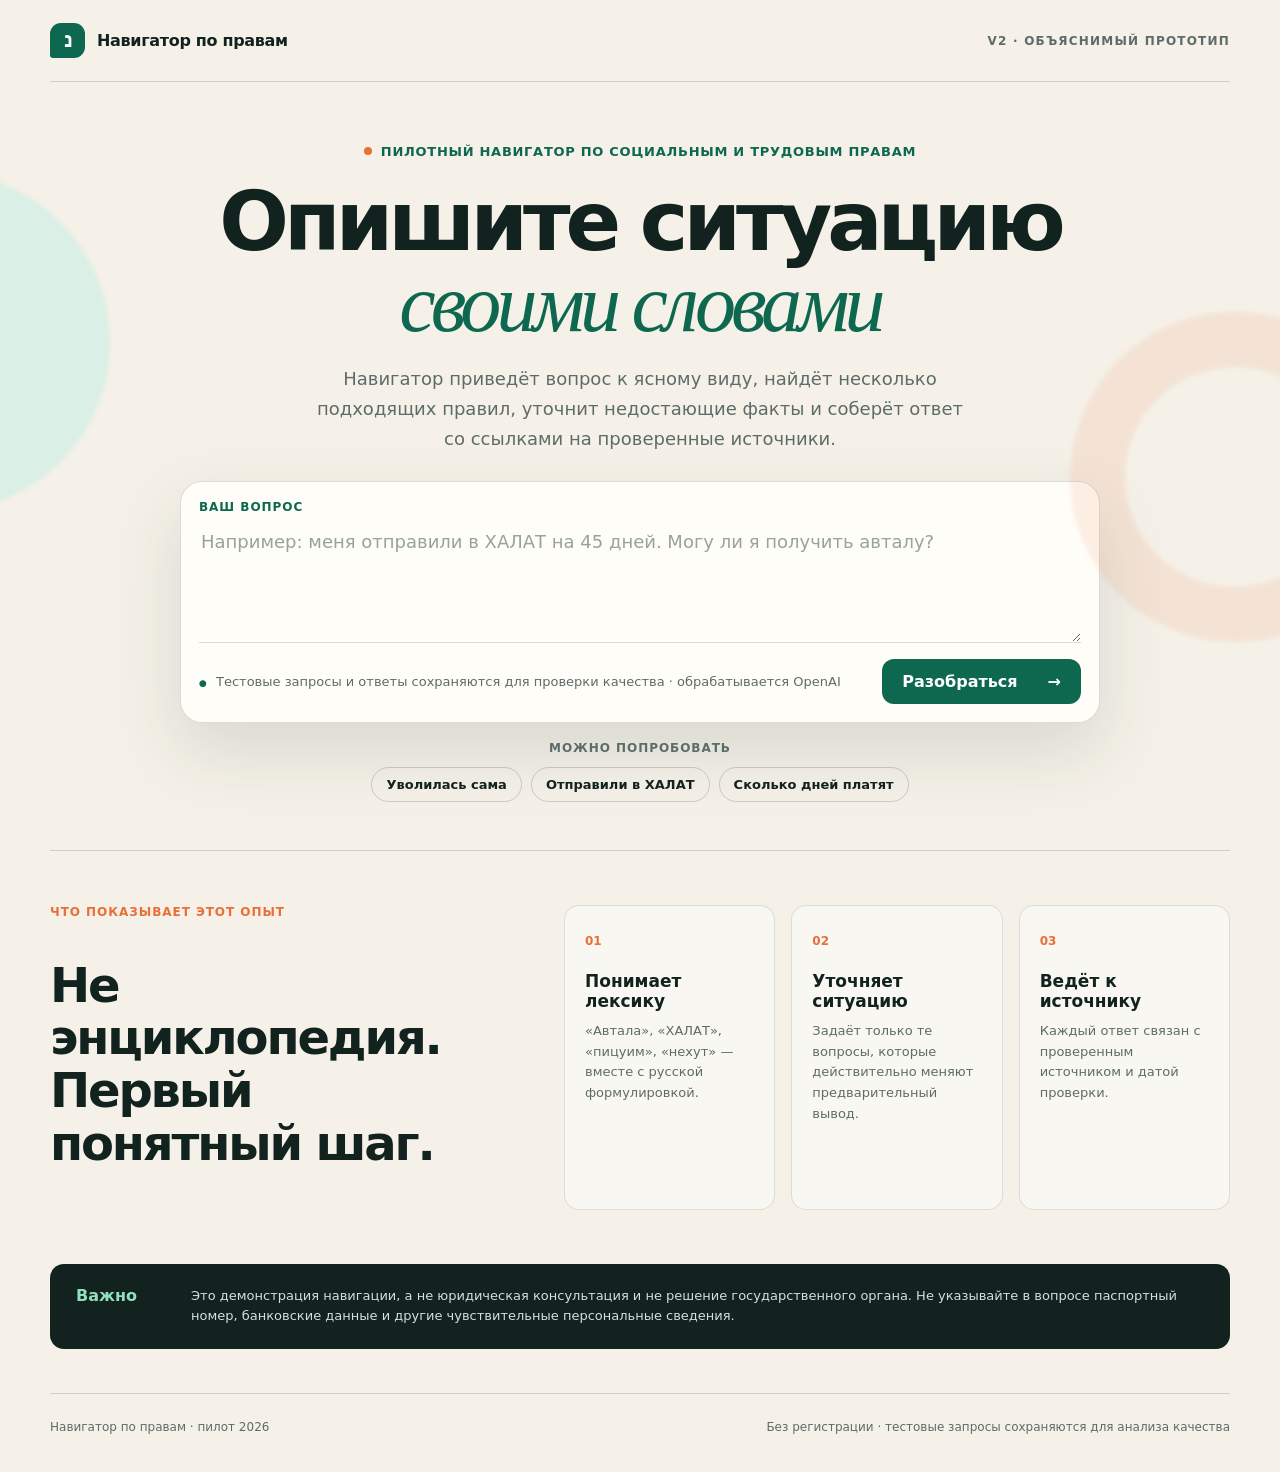
==== commit e2c63eb0: "Update privacy notice for test logging" ====
--- a/index.html
+++ b/index.html
@@ -22,15 +22,15 @@
 
   <main>
     <section class="hero">
-      <div class="eyebrow"><span></span> Пилотная тема: пособие по безработице</div>
+      <div class="eyebrow"><span></span> Пилотный навигатор по социальным и трудовым правам</div>
       <h1>Опишите ситуацию<br><em>своими словами</em></h1>
-      <p class="lead">Навигатор приведёт вопрос к ясному виду, найдёт несколько подходящих правил, уточнит недостающие факты и соберёт ответ со ссылками на официальные источники.</p>
+      <p class="lead">Навигатор приведёт вопрос к ясному виду, найдёт несколько подходящих правил, уточнит недостающие факты и соберёт ответ со ссылками на проверенные источники.</p>
 
       <form id="search-form" class="search-box">
         <label for="question">Ваш вопрос</label>
         <textarea id="question" rows="4" maxlength="800" placeholder="Например: меня отправили в ХАЛАТ на 45 дней. Могу ли я получить авталу?" required></textarea>
         <div class="search-footer">
-          <span class="privacy"><span aria-hidden="true">●</span> Не сохраняется · обрабатывается OpenAI</span>
+          <span class="privacy"><span aria-hidden="true">●</span> Тестовые запросы и ответы сохраняются для проверки качества · обрабатывается OpenAI</span>
           <button id="submit-button" type="submit">
             <span>Разобраться</span><span aria-hidden="true">→</span>
           </button>
@@ -55,21 +55,21 @@
         <h2>Не энциклопедия.<br>Первый понятный шаг.</h2>
       </div>
       <div class="feature-grid">
-        <article><span>01</span><h3>Понимает лексику</h3><p>«Автала», «ХАЛАТ», «ацмаи», «тлуш» — вместе с русской формулировкой.</p></article>
+        <article><span>01</span><h3>Понимает лексику</h3><p>«Автала», «ХАЛАТ», «пицуим», «нехут» — вместе с русской формулировкой.</p></article>
         <article><span>02</span><h3>Уточняет ситуацию</h3><p>Задаёт только те вопросы, которые действительно меняют предварительный вывод.</p></article>
-        <article><span>03</span><h3>Ведёт к источнику</h3><p>Каждый ответ связан с официальной страницей и датой проверки.</p></article>
+        <article><span>03</span><h3>Ведёт к источнику</h3><p>Каждый ответ связан с проверенным источником и датой проверки.</p></article>
       </div>
     </section>
 
     <aside class="notice">
       <strong>Важно</strong>
-      <p>Это демонстрация навигации, а не юридическая консультация и не решение Битуах Леуми. Сейчас база охватывает только основные ситуации по пособию по безработице.</p>
+      <p>Это демонстрация навигации, а не юридическая консультация и не решение государственного органа. Не указывайте в вопросе паспортный номер, банковские данные и другие чувствительные персональные сведения.</p>
     </aside>
   </main>
 
   <footer>
     <span>Навигатор по правам · пилот 2026</span>
-    <span>Без регистрации · без сбора личных данных</span>
+    <span>Без регистрации · тестовые запросы сохраняются для анализа качества</span>
   </footer>
   <script src="app.js?v=3" defer></script>
 </body>
